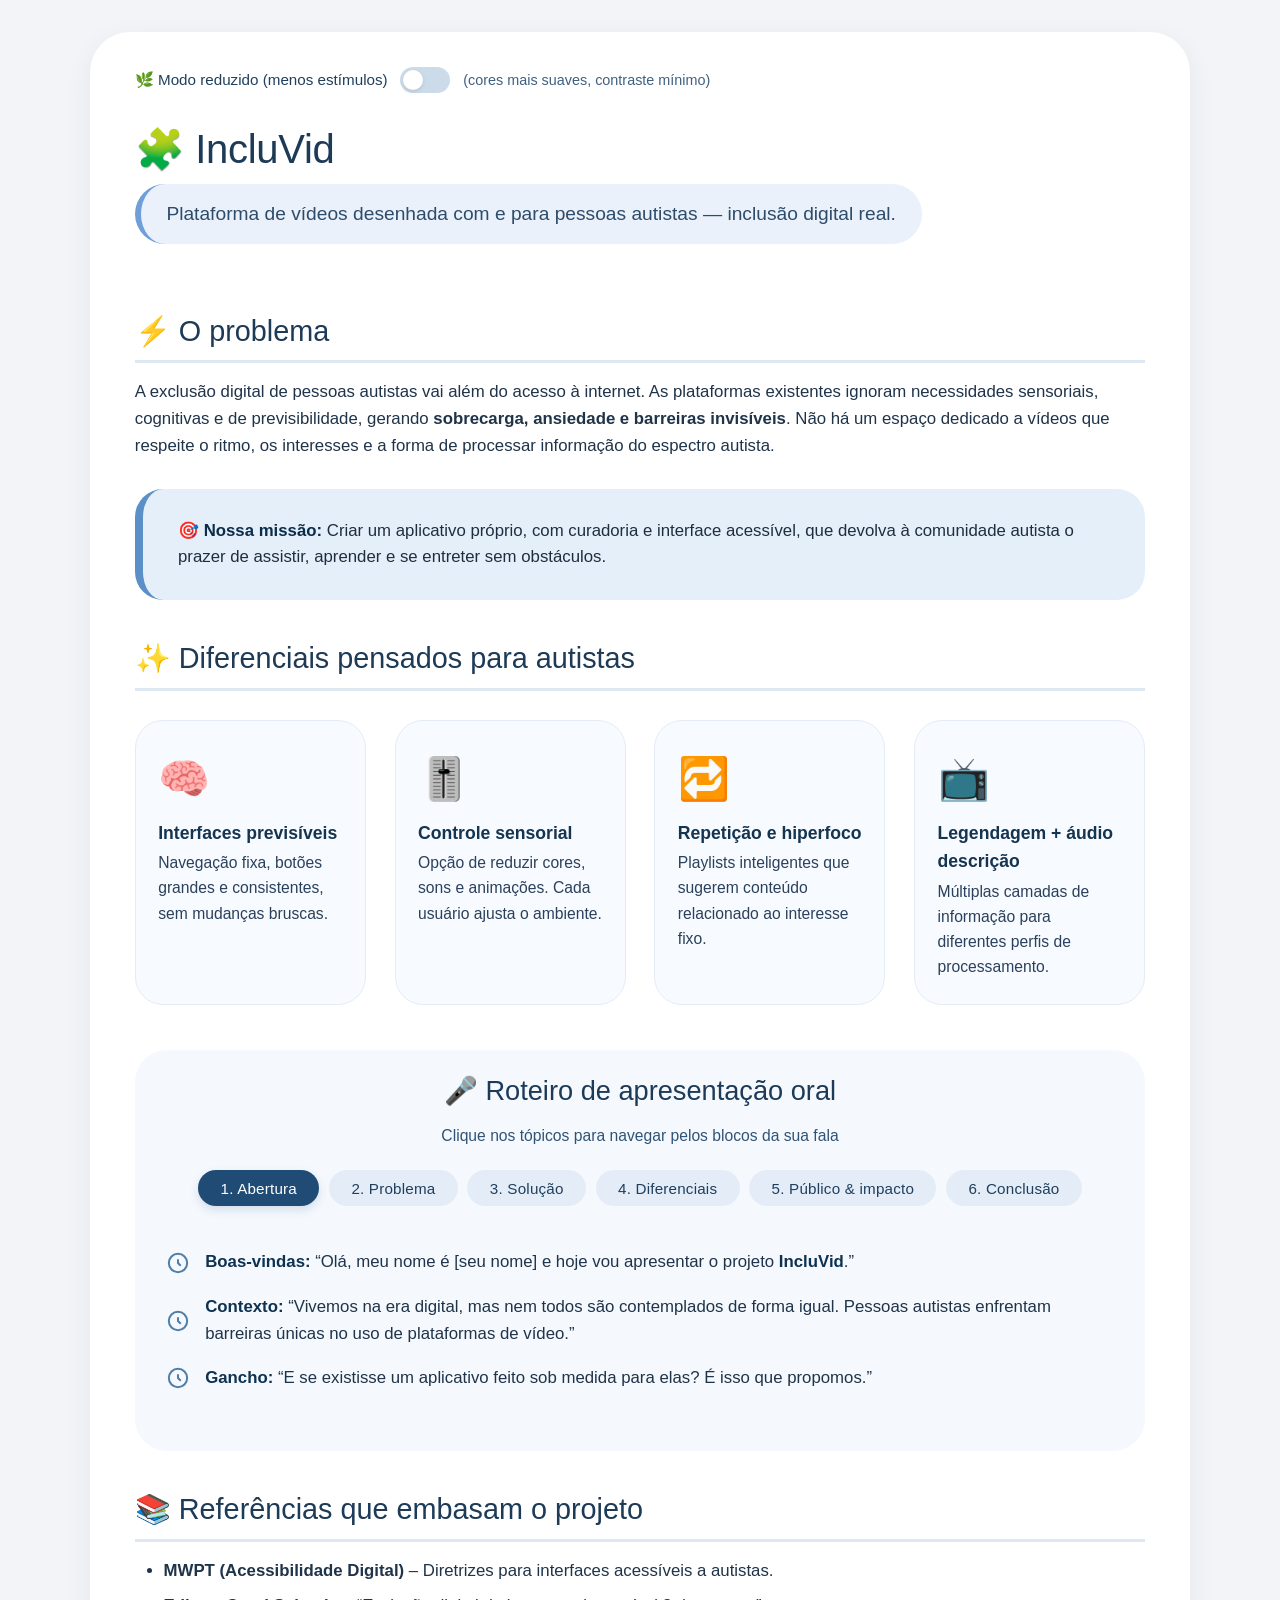
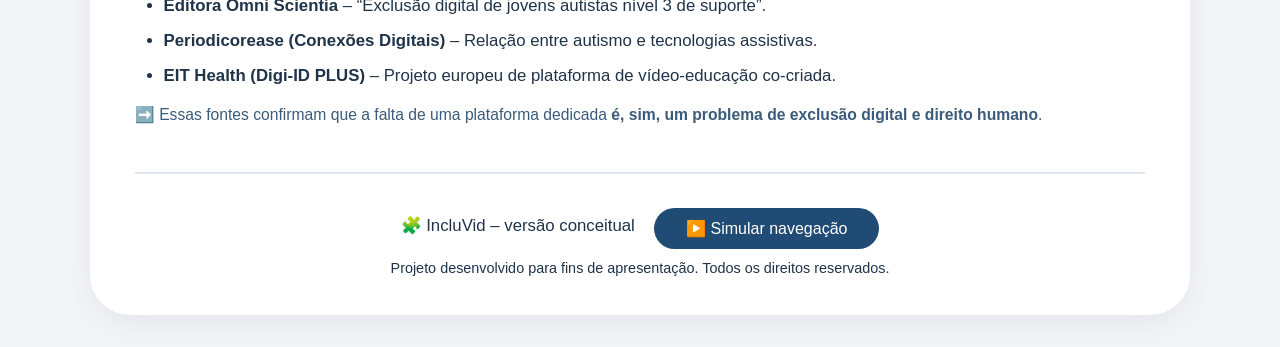
==== index.html @ d8e3345c "14082026" ====
<!DOCTYPE html>
<html lang="pt-BR">
<head>
    <meta charset="UTF-8" />
    <meta name="viewport" content="width=device-width, initial-scale=1.0" />
    <title>IncluVid – Plataforma para Autistas</title>
    <!-- Link para o CSS externo -->
    <link rel="stylesheet" href="styles.css" />
</head>
<body>

<div class="container">

    <!-- ===== CONTROLE DE TEMA ===== -->
    <div class="theme-toggle">
        <label for="modoSwitch">🌿 Modo reduzido (menos estímulos)</label>
        <button class="switch" id="modoSwitch" role="switch" aria-checked="false"></button>
        <span class="toggle-label">(cores mais suaves, contraste mínimo)</span>
    </div>

    <!-- ===== CABEÇALHO ===== -->
    <header>
        <h1>🧩 IncluVid</h1>
        <div class="subhead">
            Plataforma de vídeos desenhada com e para pessoas autistas — inclusão digital real.
        </div>
    </header>

    <!-- ===== PROBLEMA E SOLUÇÃO ===== -->
    <section>
        <h2>⚡ O problema</h2>
        <p>
            A exclusão digital de pessoas autistas vai além do acesso à internet. As plataformas existentes ignoram necessidades sensoriais, cognitivas e de previsibilidade, gerando <strong>sobrecarga, ansiedade e barreiras invisíveis</strong>.
            Não há um espaço dedicado a vídeos que respeite o ritmo, os interesses e a forma de processar informação do espectro autista.
        </p>

        <div class="highlight-box">
            <strong>🎯 Nossa missão:</strong> Criar um aplicativo próprio, com curadoria e interface acessível, que devolva à comunidade autista o prazer de assistir, aprender e se entreter sem obstáculos.
        </div>
    </section>

    <!-- ===== DIFERENCIAIS (CARDS) ===== -->
    <section>
        <h2>✨ Diferenciais pensados para autistas</h2>
        <div class="card-grid">
            <div class="card">
                <span class="emoji">🧠</span>
                <h4>Interfaces previsíveis</h4>
                <p>Navegação fixa, botões grandes e consistentes, sem mudanças bruscas.</p>
            </div>
            <div class="card">
                <span class="emoji">🎚️</span>
                <h4>Controle sensorial</h4>
                <p>Opção de reduzir cores, sons e animações. Cada usuário ajusta o ambiente.</p>
            </div>
            <div class="card">
                <span class="emoji">🔁</span>
                <h4>Repetição e hiperfoco</h4>
                <p>Playlists inteligentes que sugerem conteúdo relacionado ao interesse fixo.</p>
            </div>
            <div class="card">
                <span class="emoji">📺</span>
                <h4>Legendagem + áudio descrição</h4>
                <p>Múltiplas camadas de informação para diferentes perfis de processamento.</p>
            </div>
        </div>
    </section>

    <!-- ===== ROTEIRO DE APRESENTAÇÃO ORAL (ABAS) ===== -->
    <section class="roteiro-wrapper">
        <h2 class="roteiro-title">🎤 Roteiro de apresentação oral</h2>
        <p class="roteiro-sub">
            Clique nos tópicos para navegar pelos blocos da sua fala
        </p>

        <div class="tab-bar" id="tabBar">
            <button class="tab-btn active" data-tab="tab1">1. Abertura</button>
            <button class="tab-btn" data-tab="tab2">2. Problema</button>
            <button class="tab-btn" data-tab="tab3">3. Solução</button>
            <button class="tab-btn" data-tab="tab4">4. Diferenciais</button>
            <button class="tab-btn" data-tab="tab5">5. Público & impacto</button>
            <button class="tab-btn" data-tab="tab6">6. Conclusão</button>
        </div>

        <!-- CONTEÚDO DAS ABAS -->
        <div id="tab1" class="tab-content active">
            <ul>
                <li><strong>Boas-vindas:</strong> “Olá, meu nome é [seu nome] e hoje vou apresentar o projeto <strong>IncluVid</strong>.”</li>
                <li><strong>Contexto:</strong> “Vivemos na era digital, mas nem todos são contemplados de forma igual. Pessoas autistas enfrentam barreiras únicas no uso de plataformas de vídeo.”</li>
                <li><strong>Gancho:</strong> “E se existisse um aplicativo feito sob medida para elas? É isso que propomos.”</li>
            </ul>
        </div>

        <div id="tab2" class="tab-content">
            <ul>
                <li><strong>Dados:</strong> “Estudos mostram que a exclusão digital de autistas não é apenas falta de acesso, mas sim <strong>invisibilidade pedagógica</strong> e <strong>sobrecarga sensorial</strong>.”</li>
                <li><strong>Exemplo concreto:</strong> “Interfaces poluídas, anúncios piscando, sons inesperados — tudo isso gera ansiedade e afasta o usuário.”</li>
                <li><strong>Consequência:</strong> “Sem uma plataforma adequada, perde-se a oportunidade de aprendizado, lazer e conexão social.”</li>
            </ul>
        </div>

        <div id="tab3" class="tab-content">
            <ul>
                <li><strong>O que é o IncluVid:</strong> “Um aplicativo mobile e web com curadoria de vídeos educativos, culturais e de entretenimento, <strong>exclusivamente para pessoas autistas</strong>.”</li>
                <li><strong>Co-criação:</strong> “Desenvolvido em parceria com terapeutas, educadores e, principalmente, com adultos e jovens autistas.”</li>
                <li><strong>Funcionalidade-chave:</strong> “Recomendação baseada em interesses fixos e possibilidade de assistir repetidamente sem interferências.”</li>
            </ul>
        </div>

        <div id="tab4" class="tab-content">
            <ul>
                <li><strong>Design sensorial:</strong> “Paleta de cores suaves, sem flashes, e controle manual de brilho, contraste e som.”</li>
                <li><strong>Navegação previsível:</strong> “Menu sempre no mesmo lugar, botões com ícones e textos juntos.”</li>
                <li><strong>Recursos de acessibilidade:</strong> “Legendas, libras (em breve), áudio descrição e velocidade ajustável.”</li>
                <li><strong>Comunidade segura:</strong> “Sem comentários públicos tóxicos — espaço moderado e acolhedor.”</li>
            </ul>
        </div>

        <div id="tab5" class="tab-content">
            <ul>
                <li><strong>Público-alvo:</strong> “Crianças, adolescentes e adultos autistas de todos os níveis de suporte, além de familiares e profissionais.”</li>
                <li><strong>Impacto esperado:</strong> “Redução da ansiedade digital, estímulo ao aprendizado autônomo e fortalecimento da identidade autista.”</li>
                <li><strong>Alinhamento com ODS:</strong> “Contribuímos para o ODS 10 (Redução das Desigualdades) e ODS 4 (Educação de Qualidade).”</li>
            </ul>
        </div>

        <div id="tab6" class="tab-content">
            <ul>
                <li><strong>Recapitulação:</strong> “O IncluVid não é apenas um app; é uma resposta à exclusão digital que afeta milhões.”</li>
                <li><strong>Chamada à ação:</strong> “Convidamos investidores, parceiros e a comunidade a se juntar a nós nessa construção.”</li>
                <li><strong>Encerramento:</strong> “Juntos, podemos transformar a experiência digital de pessoas autistas. Obrigado pela atenção.”</li>
            </ul>
        </div>
    </section>

    <!-- ===== REFERÊNCIAS ===== -->
    <section>
        <h2>📚 Referências que embasam o projeto</h2>
        <ul>
            <li><strong>MWPT (Acessibilidade Digital)</strong> – Diretrizes para interfaces acessíveis a autistas.</li>
            <li><strong>Editora Omni Scientia</strong> – “Exclusão digital de jovens autistas nível 3 de suporte”.</li>
            <li><strong>Periodicorease (Conexões Digitais)</strong> – Relação entre autismo e tecnologias assistivas.</li>
            <li><strong>EIT Health (Digi-ID PLUS)</strong> – Projeto europeu de plataforma de vídeo-educação co-criada.</li>
        </ul>
        <p class="ref-destaque">
            ➡️ Essas fontes confirmam que a falta de uma plataforma dedicada <strong>é, sim, um problema de exclusão digital e direito humano</strong>.
        </p>
    </section>

    <!-- ===== RODAPÉ ===== -->
    <div class="footer-note">
        <p class="footer-flex">
            <span>🧩 IncluVid – versão conceitual</span>
            <button class="btn-demo" id="demoBtn">▶️ Simular navegação</button>
        </p>
        <p class="footer-direitos">
            Projeto desenvolvido para fins de apresentação. Todos os direitos reservados.
        </p>
    </div>

</div>

<!-- Link para o JavaScript externo -->
<script src="script.js"></script>
</body>
</html>
---- styles.css ----
/* ===== RESET E BASE ===== */
* {
    margin: 0;
    padding: 0;
    box-sizing: border-box;
}

body {
    font-family: 'Segoe UI', Roboto, -apple-system, BlinkMacSystemFont, sans-serif;
    background: #f2f4f8;
    color: #1f2e3f;
    line-height: 1.6;
    padding: 2rem 1rem;
    transition: background 0.3s, color 0.3s;
}

.container {
    max-width: 1100px;
    margin: 0 auto;
    background: #ffffff;
    border-radius: 40px;
    box-shadow: 0 8px 28px rgba(0, 20, 30, 0.06);
    padding: 2.2rem 2.8rem;
    transition: background 0.3s, box-shadow 0.3s;
}

/* ===== CORES SUAVES E CONTRASTE ===== */
h1 {
    font-size: 2.5rem;
    font-weight: 500;
    letter-spacing: -0.3px;
    color: #1d3a57;
    margin-bottom: 0.2rem;
}

.subhead {
    font-size: 1.2rem;
    color: #2d4b6a;
    background: #eaf1fa;
    padding: 0.9rem 1.6rem;
    border-radius: 60px;
    display: inline-block;
    margin-bottom: 1.8rem;
    border-left: 6px solid #6f9ed8;
}

h2 {
    font-size: 1.8rem;
    font-weight: 450;
    color: #1d3a57;
    margin: 2.2rem 0 1rem 0;
    padding-bottom: 0.4rem;
    border-bottom: 3px solid #dee8f2;
}

h3 {
    font-size: 1.2rem;
    font-weight: 500;
    color: #1f3f5c;
    margin: 1.6rem 0 0.6rem 0;
}

p, li {
    font-size: 1.05rem;
    color: #1f3349;
}

ul, ol {
    padding-left: 1.8rem;
    margin: 0.8rem 0;
}

li {
    margin-bottom: 0.5rem;
}

/* ===== CARDS COM MAIS ESPAÇO E SUAVIDADE ===== */
.card-grid {
    display: grid;
    grid-template-columns: repeat(auto-fit, minmax(210px, 1fr));
    gap: 1.8rem;
    margin: 1.8rem 0;
}

.card {
    background: #f7faff;
    border-radius: 28px;
    padding: 1.6rem 1.4rem;
    border: 1px solid #e3ecf6;
    transition: 0.15s;
}

.card:hover {
    background: #eef6fe;
    border-color: #bbd2e9;
}

.card .emoji {
    font-size: 2.6rem;
    display: block;
    margin-bottom: 0.4rem;
}

.card h4 {
    font-size: 1.1rem;
    font-weight: 550;
    color: #15344f;
}

.card p {
    font-size: 0.98rem;
    color: #2a405b;
    margin-top: 0.2rem;
}

.highlight-box {
    background: #e5eff9;
    border-radius: 28px;
    padding: 1.8rem 2.2rem;
    margin: 1.8rem 0;
    border-left: 8px solid #5b8fc7;
    font-size: 1.05rem;
}

.highlight-box strong {
    color: #0b2d4a;
}

/* ===== ROTEIRO COM ABAS MAIS LIMPAS ===== */
.roteiro-wrapper {
    margin: 2.8rem 0 1.5rem 0;
    background: #f5f9fe;
    border-radius: 32px;
    padding: 0.2rem 0 1.8rem 0;
}

.roteiro-title {
    margin: 1rem 0 0.2rem 0;
    border-bottom: none;
    text-align: center;
    font-size: 1.7rem;
    font-weight: 450;
}

.roteiro-sub {
    text-align: center;
    color: #2f5375;
    margin-bottom: 0.4rem;
    font-size: 0.98rem;
}

.tab-bar {
    display: flex;
    flex-wrap: wrap;
    gap: 0.6rem;
    justify-content: center;
    padding: 1rem 1.2rem 0.2rem 1.2rem;
}

.tab-btn {
    background: transparent;
    border: none;
    padding: 0.6rem 1.4rem;
    font-size: 0.95rem;
    font-weight: 450;
    color: #1f3f5e;
    border-radius: 60px;
    cursor: pointer;
    transition: 0.15s;
    background: #e4edf7;
    letter-spacing: 0.2px;
}

.tab-btn:hover {
    background: #d0deee;
}

.tab-btn.active {
    background: #1f4b74;
    color: white;
    box-shadow: 0 4px 10px rgba(26, 67, 113, 0.15);
}

.tab-content {
    display: none;
    padding: 1.2rem 2rem 0.6rem 2rem;
    animation: fade 0.2s ease;
}

.tab-content.active {
    display: block;
}

@keyframes fade {
    0% { opacity: 0.3; transform: translateY(4px); }
    100% { opacity: 1; transform: translateY(0); }
}

.tab-content ul {
    list-style: none;
    padding-left: 0;
}

.tab-content li {
    padding: 0.5rem 0 0.5rem 2.4rem;
    background: url('data:image/svg+xml;utf8,<svg xmlns="http://www.w3.org/2000/svg" width="18" height="18" viewBox="0 0 24 24" fill="none" stroke="%234f7ea8" stroke-width="2.2"><circle cx="12" cy="12" r="10"/><path d="M12 8v4l3 3"/></svg>') left center no-repeat;
    background-size: 1.4rem;
    margin-bottom: 0.1rem;
}

.tab-content li strong {
    color: #0e3250;
}

/* ===== BOTÃO DE TEMA (MODO REDUZIDO) ===== */
.theme-toggle {
    display: flex;
    align-items: center;
    gap: 0.8rem;
    margin-bottom: 1.5rem;
    flex-wrap: wrap;
}

.theme-toggle label {
    font-size: 0.95rem;
    color: #1f3f5e;
    font-weight: 450;
}

.toggle-label {
    font-size: 0.9rem;
    color: #3f6180;
}

.switch {
    position: relative;
    width: 50px;
    height: 26px;
    background: #ccdbe9;
    border-radius: 40px;
    cursor: pointer;
    transition: 0.25s;
    border: none;
    outline: none;
}

.switch::after {
    content: "";
    position: absolute;
    top: 3px;
    left: 3px;
    width: 20px;
    height: 20px;
    background: white;
    border-radius: 50%;
    transition: 0.25s;
    box-shadow: 0 2px 4px rgba(0, 0, 0, 0.1);
}

.switch.active {
    background: #3f7aa8;
}

.switch.active::after {
    left: 27px;
}

/* ===== MODO REDUZIDO (menos estímulos) ===== */
body.modo-reduzido {
    background: #e8ecf0;
}

body.modo-reduzido .container {
    background: #f9fbfd;
    box-shadow: 0 4px 16px rgba(0, 0, 0, 0.03);
}

body.modo-reduzido .card {
    background: #f4f8fe;
    border-color: #d2dfec;
}

body.modo-reduzido .highlight-box {
    background: #dfeaf5;
    border-left-color: #4b7daa;
}

body.modo-reduzido .roteiro-wrapper {
    background: #eef4fa;
}

body.modo-reduzido .tab-btn {
    background: #dce6f0;
    color: #1a3550;
}

body.modo-reduzido .tab-btn.active {
    background: #1a3f62;
    color: #ffffff;
}

/* ===== BOTÃO DEMO ===== */
.btn-demo {
    display: inline-block;
    background: #1f4b74;
    color: white;
    padding: 0.7rem 2rem;
    border-radius: 60px;
    font-weight: 450;
    border: none;
    font-size: 1rem;
    cursor: pointer;
    transition: 0.15s;
    margin-top: 0.3rem;
}

.btn-demo:hover {
    background: #123a5c;
    transform: scale(1.01);
}

/* ===== RODAPÉ ===== */
.footer-note {
    margin-top: 2.8rem;
    padding-top: 1.8rem;
    border-top: 2px solid #dee8f2;
    font-size: 0.95rem;
    color: #3d5f7e;
    text-align: center;
}

.footer-flex {
    display: flex;
    align-items: center;
    justify-content: center;
    gap: 1.2rem;
    flex-wrap: wrap;
}

.footer-direitos {
    font-size: 0.9rem;
    margin-top: 0.5rem;
}

.ref-destaque {
    margin-top: 0.6rem;
    font-size: 0.98rem;
    color: #3a5b7a;
}

/* ===== RESPONSIVO ===== */
@media (max-width: 700px) {
    .container {
        padding: 1.5rem 1.2rem;
    }
    h1 {
        font-size: 2rem;
    }
    .tab-btn {
        font-size: 0.85rem;
        padding: 0.4rem 1rem;
    }
    .tab-content {
        padding: 0.8rem 0.8rem;
    }
    .subhead {
        font-size: 1rem;
        padding: 0.6rem 1.2rem;
    }
}
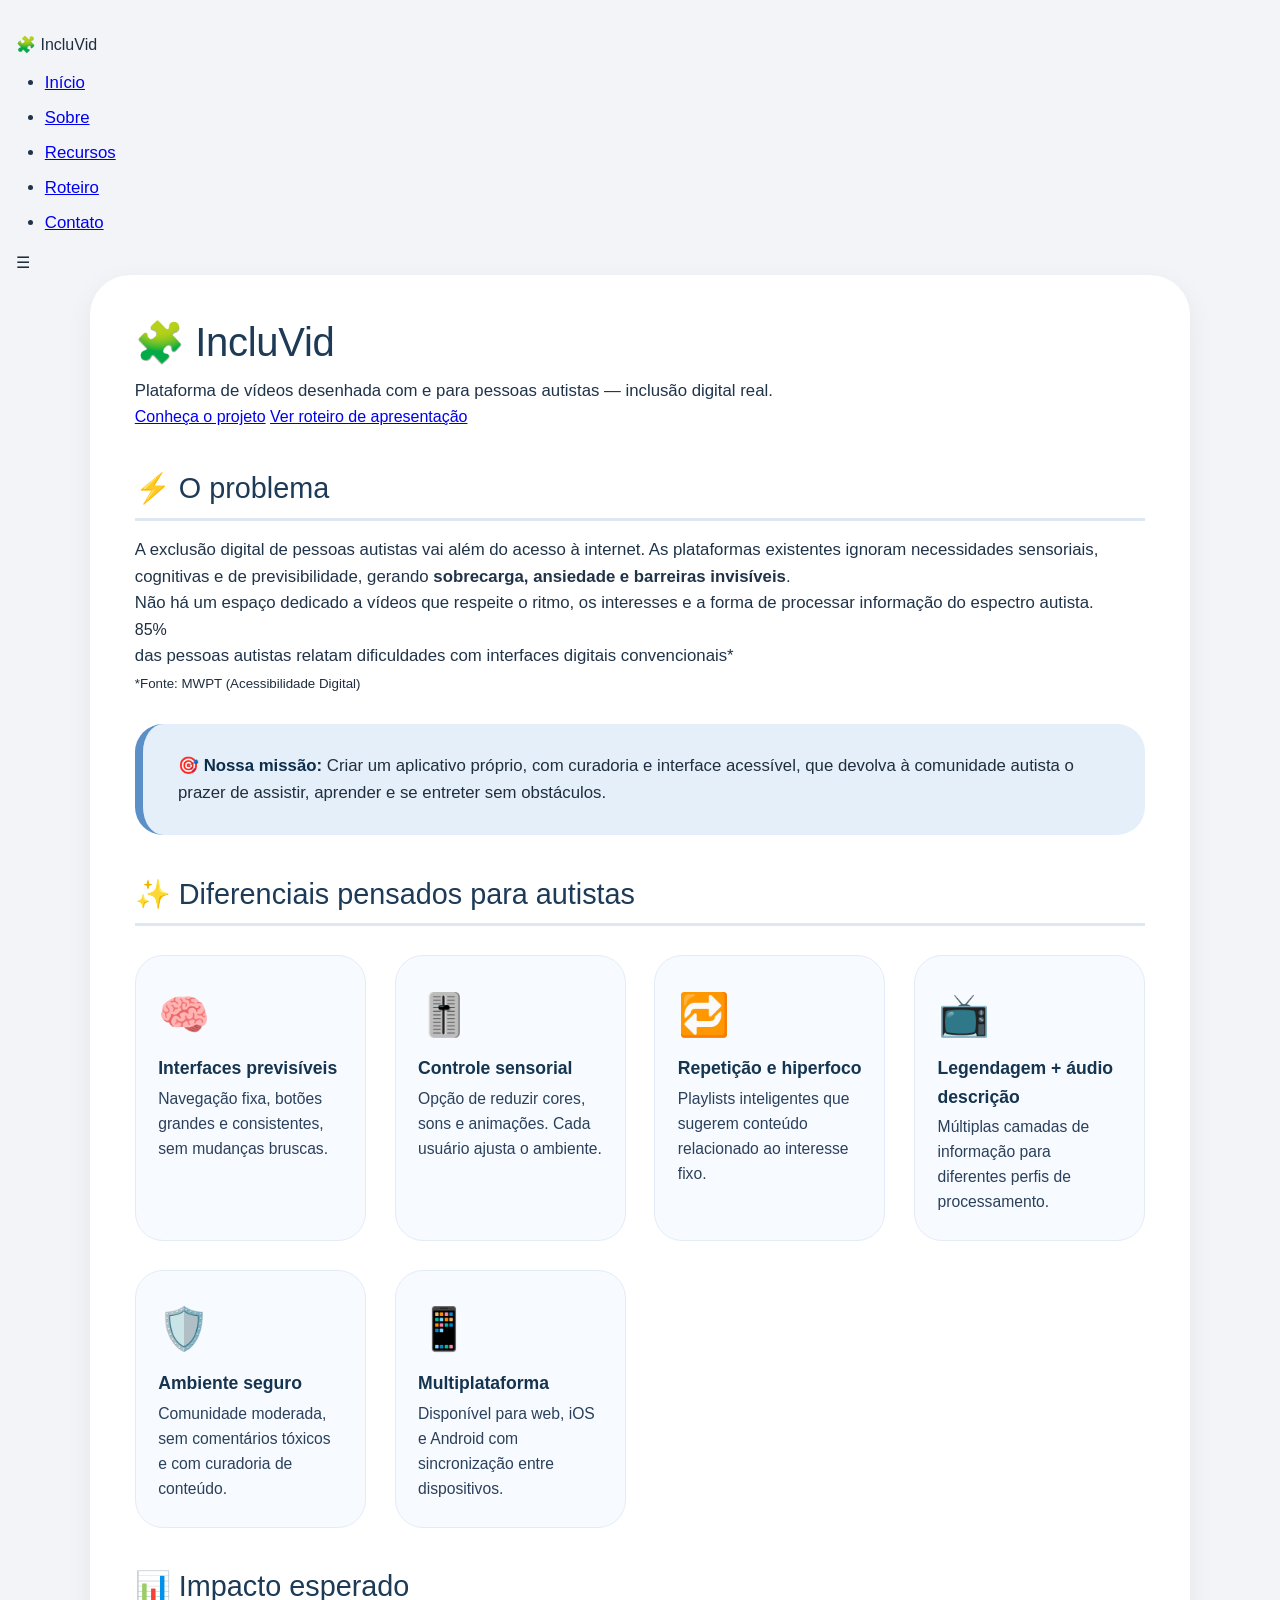
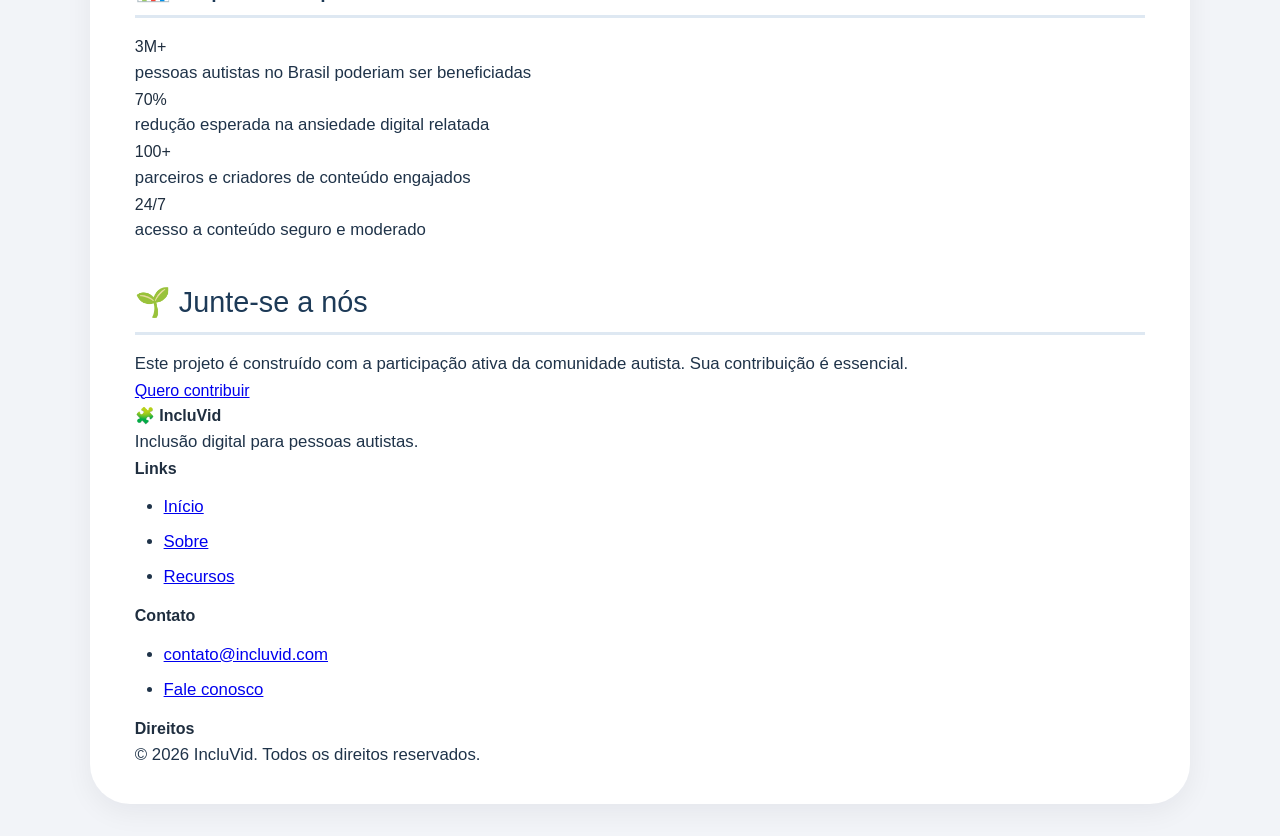
==== commit 661cdaff: "ju gb" ====
--- a/index.html
+++ b/index.html
@@ -3,164 +3,155 @@
 <head>
     <meta charset="UTF-8" />
     <meta name="viewport" content="width=device-width, initial-scale=1.0" />
-    <title>IncluVid – Plataforma para Autistas</title>
-    <!-- Link para o CSS externo -->
+    <title>IncluVid – Home</title>
     <link rel="stylesheet" href="styles.css" />
 </head>
 <body>
 
-<div class="container">
+    <nav class="navbar">
+        <div class="nav-container">
+            <div class="nav-logo">🧩 IncluVid</div>
+            <ul class="nav-menu">
+                <li><a href="index.html" class="active">Início</a></li>
+                <li><a href="sobre.html">Sobre</a></li>
+                <li><a href="recursos.html">Recursos</a></li>
+                <li><a href="roteiro.html">Roteiro</a></li>
+                <li><a href="contato.html">Contato</a></li>
+            </ul>
+            <div class="nav-toggle" id="navToggle">☰</div>
+        </div>
+    </nav>
 
-    <!-- ===== CONTROLE DE TEMA ===== -->
-    <div class="theme-toggle">
-        <label for="modoSwitch">🌿 Modo reduzido (menos estímulos)</label>
-        <button class="switch" id="modoSwitch" role="switch" aria-checked="false"></button>
-        <span class="toggle-label">(cores mais suaves, contraste mínimo)</span>
+    <div class="container">
+
+        <!-- ===== HERO ===== -->
+        <header class="hero">
+            <h1>🧩 IncluVid</h1>
+            <p class="hero-sub">Plataforma de vídeos desenhada com e para pessoas autistas — inclusão digital real.</p>
+            <div class="hero-buttons">
+                <a href="sobre.html" class="btn-primary">Conheça o projeto</a>
+                <a href="roteiro.html" class="btn-secondary">Ver roteiro de apresentação</a>
+            </div>
+        </header>
+
+        <!-- ===== PROBLEMA ===== -->
+        <section>
+            <h2>⚡ O problema</h2>
+            <div class="two-columns">
+                <div>
+                    <p>A exclusão digital de pessoas autistas vai além do acesso à internet. As plataformas existentes ignoram necessidades sensoriais, cognitivas e de previsibilidade, gerando <strong>sobrecarga, ansiedade e barreiras invisíveis</strong>.</p>
+                    <p>Não há um espaço dedicado a vídeos que respeite o ritmo, os interesses e a forma de processar informação do espectro autista.</p>
+                </div>
+                <div class="stat-box">
+                    <div class="stat-number">85%</div>
+                    <p>das pessoas autistas relatam dificuldades com interfaces digitais convencionais*</p>
+                    <small>*Fonte: MWPT (Acessibilidade Digital)</small>
+                </div>
+            </div>
+
+            <div class="highlight-box">
+                <strong>🎯 Nossa missão:</strong> Criar um aplicativo próprio, com curadoria e interface acessível, que devolva à comunidade autista o prazer de assistir, aprender e se entreter sem obstáculos.
+            </div>
+        </section>
+
+        <!-- ===== DIFERENCIAIS (CARDS) ===== -->
+        <section>
+            <h2>✨ Diferenciais pensados para autistas</h2>
+            <div class="card-grid">
+                <div class="card">
+                    <span class="emoji">🧠</span>
+                    <h4>Interfaces previsíveis</h4>
+                    <p>Navegação fixa, botões grandes e consistentes, sem mudanças bruscas.</p>
+                </div>
+                <div class="card">
+                    <span class="emoji">🎚️</span>
+                    <h4>Controle sensorial</h4>
+                    <p>Opção de reduzir cores, sons e animações. Cada usuário ajusta o ambiente.</p>
+                </div>
+                <div class="card">
+                    <span class="emoji">🔁</span>
+                    <h4>Repetição e hiperfoco</h4>
+                    <p>Playlists inteligentes que sugerem conteúdo relacionado ao interesse fixo.</p>
+                </div>
+                <div class="card">
+                    <span class="emoji">📺</span>
+                    <h4>Legendagem + áudio descrição</h4>
+                    <p>Múltiplas camadas de informação para diferentes perfis de processamento.</p>
+                </div>
+                <div class="card">
+                    <span class="emoji">🛡️</span>
+                    <h4>Ambiente seguro</h4>
+                    <p>Comunidade moderada, sem comentários tóxicos e com curadoria de conteúdo.</p>
+                </div>
+                <div class="card">
+                    <span class="emoji">📱</span>
+                    <h4>Multiplataforma</h4>
+                    <p>Disponível para web, iOS e Android com sincronização entre dispositivos.</p>
+                </div>
+            </div>
+        </section>
+
+        <!-- ===== NÚMEROS ===== -->
+        <section class="stats-section">
+            <h2>📊 Impacto esperado</h2>
+            <div class="stats-grid">
+                <div class="stat-item">
+                    <div class="stat-number">3M+</div>
+                    <p>pessoas autistas no Brasil poderiam ser beneficiadas</p>
+                </div>
+                <div class="stat-item">
+                    <div class="stat-number">70%</div>
+                    <p>redução esperada na ansiedade digital relatada</p>
+                </div>
+                <div class="stat-item">
+                    <div class="stat-number">100+</div>
+                    <p>parceiros e criadores de conteúdo engajados</p>
+                </div>
+                <div class="stat-item">
+                    <div class="stat-number">24/7</div>
+                    <p>acesso a conteúdo seguro e moderado</p>
+                </div>
+            </div>
+        </section>
+
+        <!-- ===== CTA FINAL ===== -->
+        <section class="cta-section">
+            <h2>🌱 Junte-se a nós</h2>
+            <p>Este projeto é construído com a participação ativa da comunidade autista. Sua contribuição é essencial.</p>
+            <a href="contato.html" class="btn-primary btn-large">Quero contribuir</a>
+        </section>
+
+        <!-- ===== RODAPÉ ===== -->
+        <footer class="footer">
+            <div class="footer-grid">
+                <div>
+                    <h4>🧩 IncluVid</h4>
+                    <p>Inclusão digital para pessoas autistas.</p>
+                </div>
+                <div>
+                    <h4>Links</h4>
+                    <ul>
+                        <li><a href="index.html">Início</a></li>
+                        <li><a href="sobre.html">Sobre</a></li>
+                        <li><a href="recursos.html">Recursos</a></li>
+                    </ul>
+                </div>
+                <div>
+                    <h4>Contato</h4>
+                    <ul>
+                        <li><a href="mailto:contato@incluvid.com">contato@incluvid.com</a></li>
+                        <li><a href="contato.html">Fale conosco</a></li>
+                    </ul>
+                </div>
+                <div>
+                    <h4>Direitos</h4>
+                    <p>© 2026 IncluVid. Todos os direitos reservados.</p>
+                </div>
+            </div>
+        </footer>
+
     </div>
 
-    <!-- ===== CABEÇALHO ===== -->
-    <header>
-        <h1>🧩 IncluVid</h1>
-        <div class="subhead">
-            Plataforma de vídeos desenhada com e para pessoas autistas — inclusão digital real.
-        </div>
-    </header>
-
-    <!-- ===== PROBLEMA E SOLUÇÃO ===== -->
-    <section>
-        <h2>⚡ O problema</h2>
-        <p>
-            A exclusão digital de pessoas autistas vai além do acesso à internet. As plataformas existentes ignoram necessidades sensoriais, cognitivas e de previsibilidade, gerando <strong>sobrecarga, ansiedade e barreiras invisíveis</strong>.
-            Não há um espaço dedicado a vídeos que respeite o ritmo, os interesses e a forma de processar informação do espectro autista.
-        </p>
-
-        <div class="highlight-box">
-            <strong>🎯 Nossa missão:</strong> Criar um aplicativo próprio, com curadoria e interface acessível, que devolva à comunidade autista o prazer de assistir, aprender e se entreter sem obstáculos.
-        </div>
-    </section>
-
-    <!-- ===== DIFERENCIAIS (CARDS) ===== -->
-    <section>
-        <h2>✨ Diferenciais pensados para autistas</h2>
-        <div class="card-grid">
-            <div class="card">
-                <span class="emoji">🧠</span>
-                <h4>Interfaces previsíveis</h4>
-                <p>Navegação fixa, botões grandes e consistentes, sem mudanças bruscas.</p>
-            </div>
-            <div class="card">
-                <span class="emoji">🎚️</span>
-                <h4>Controle sensorial</h4>
-                <p>Opção de reduzir cores, sons e animações. Cada usuário ajusta o ambiente.</p>
-            </div>
-            <div class="card">
-                <span class="emoji">🔁</span>
-                <h4>Repetição e hiperfoco</h4>
-                <p>Playlists inteligentes que sugerem conteúdo relacionado ao interesse fixo.</p>
-            </div>
-            <div class="card">
-                <span class="emoji">📺</span>
-                <h4>Legendagem + áudio descrição</h4>
-                <p>Múltiplas camadas de informação para diferentes perfis de processamento.</p>
-            </div>
-        </div>
-    </section>
-
-    <!-- ===== ROTEIRO DE APRESENTAÇÃO ORAL (ABAS) ===== -->
-    <section class="roteiro-wrapper">
-        <h2 class="roteiro-title">🎤 Roteiro de apresentação oral</h2>
-        <p class="roteiro-sub">
-            Clique nos tópicos para navegar pelos blocos da sua fala
-        </p>
-
-        <div class="tab-bar" id="tabBar">
-            <button class="tab-btn active" data-tab="tab1">1. Abertura</button>
-            <button class="tab-btn" data-tab="tab2">2. Problema</button>
-            <button class="tab-btn" data-tab="tab3">3. Solução</button>
-            <button class="tab-btn" data-tab="tab4">4. Diferenciais</button>
-            <button class="tab-btn" data-tab="tab5">5. Público & impacto</button>
-            <button class="tab-btn" data-tab="tab6">6. Conclusão</button>
-        </div>
-
-        <!-- CONTEÚDO DAS ABAS -->
-        <div id="tab1" class="tab-content active">
-            <ul>
-                <li><strong>Boas-vindas:</strong> “Olá, meu nome é [seu nome] e hoje vou apresentar o projeto <strong>IncluVid</strong>.”</li>
-                <li><strong>Contexto:</strong> “Vivemos na era digital, mas nem todos são contemplados de forma igual. Pessoas autistas enfrentam barreiras únicas no uso de plataformas de vídeo.”</li>
-                <li><strong>Gancho:</strong> “E se existisse um aplicativo feito sob medida para elas? É isso que propomos.”</li>
-            </ul>
-        </div>
-
-        <div id="tab2" class="tab-content">
-            <ul>
-                <li><strong>Dados:</strong> “Estudos mostram que a exclusão digital de autistas não é apenas falta de acesso, mas sim <strong>invisibilidade pedagógica</strong> e <strong>sobrecarga sensorial</strong>.”</li>
-                <li><strong>Exemplo concreto:</strong> “Interfaces poluídas, anúncios piscando, sons inesperados — tudo isso gera ansiedade e afasta o usuário.”</li>
-                <li><strong>Consequência:</strong> “Sem uma plataforma adequada, perde-se a oportunidade de aprendizado, lazer e conexão social.”</li>
-            </ul>
-        </div>
-
-        <div id="tab3" class="tab-content">
-            <ul>
-                <li><strong>O que é o IncluVid:</strong> “Um aplicativo mobile e web com curadoria de vídeos educativos, culturais e de entretenimento, <strong>exclusivamente para pessoas autistas</strong>.”</li>
-                <li><strong>Co-criação:</strong> “Desenvolvido em parceria com terapeutas, educadores e, principalmente, com adultos e jovens autistas.”</li>
-                <li><strong>Funcionalidade-chave:</strong> “Recomendação baseada em interesses fixos e possibilidade de assistir repetidamente sem interferências.”</li>
-            </ul>
-        </div>
-
-        <div id="tab4" class="tab-content">
-            <ul>
-                <li><strong>Design sensorial:</strong> “Paleta de cores suaves, sem flashes, e controle manual de brilho, contraste e som.”</li>
-                <li><strong>Navegação previsível:</strong> “Menu sempre no mesmo lugar, botões com ícones e textos juntos.”</li>
-                <li><strong>Recursos de acessibilidade:</strong> “Legendas, libras (em breve), áudio descrição e velocidade ajustável.”</li>
-                <li><strong>Comunidade segura:</strong> “Sem comentários públicos tóxicos — espaço moderado e acolhedor.”</li>
-            </ul>
-        </div>
-
-        <div id="tab5" class="tab-content">
-            <ul>
-                <li><strong>Público-alvo:</strong> “Crianças, adolescentes e adultos autistas de todos os níveis de suporte, além de familiares e profissionais.”</li>
-                <li><strong>Impacto esperado:</strong> “Redução da ansiedade digital, estímulo ao aprendizado autônomo e fortalecimento da identidade autista.”</li>
-                <li><strong>Alinhamento com ODS:</strong> “Contribuímos para o ODS 10 (Redução das Desigualdades) e ODS 4 (Educação de Qualidade).”</li>
-            </ul>
-        </div>
-
-        <div id="tab6" class="tab-content">
-            <ul>
-                <li><strong>Recapitulação:</strong> “O IncluVid não é apenas um app; é uma resposta à exclusão digital que afeta milhões.”</li>
-                <li><strong>Chamada à ação:</strong> “Convidamos investidores, parceiros e a comunidade a se juntar a nós nessa construção.”</li>
-                <li><strong>Encerramento:</strong> “Juntos, podemos transformar a experiência digital de pessoas autistas. Obrigado pela atenção.”</li>
-            </ul>
-        </div>
-    </section>
-
-    <!-- ===== REFERÊNCIAS ===== -->
-    <section>
-        <h2>📚 Referências que embasam o projeto</h2>
-        <ul>
-            <li><strong>MWPT (Acessibilidade Digital)</strong> – Diretrizes para interfaces acessíveis a autistas.</li>
-            <li><strong>Editora Omni Scientia</strong> – “Exclusão digital de jovens autistas nível 3 de suporte”.</li>
-            <li><strong>Periodicorease (Conexões Digitais)</strong> – Relação entre autismo e tecnologias assistivas.</li>
-            <li><strong>EIT Health (Digi-ID PLUS)</strong> – Projeto europeu de plataforma de vídeo-educação co-criada.</li>
-        </ul>
-        <p class="ref-destaque">
-            ➡️ Essas fontes confirmam que a falta de uma plataforma dedicada <strong>é, sim, um problema de exclusão digital e direito humano</strong>.
-        </p>
-    </section>
-
-    <!-- ===== RODAPÉ ===== -->
-    <div class="footer-note">
-        <p class="footer-flex">
-            <span>🧩 IncluVid – versão conceitual</span>
-            <button class="btn-demo" id="demoBtn">▶️ Simular navegação</button>
-        </p>
-        <p class="footer-direitos">
-            Projeto desenvolvido para fins de apresentação. Todos os direitos reservados.
-        </p>
-    </div>
-
-</div>
-
-<!-- Link para o JavaScript externo -->
-<script src="script.js"></script>
+    <script src="script.js"></script>
 </body>
 </html>
